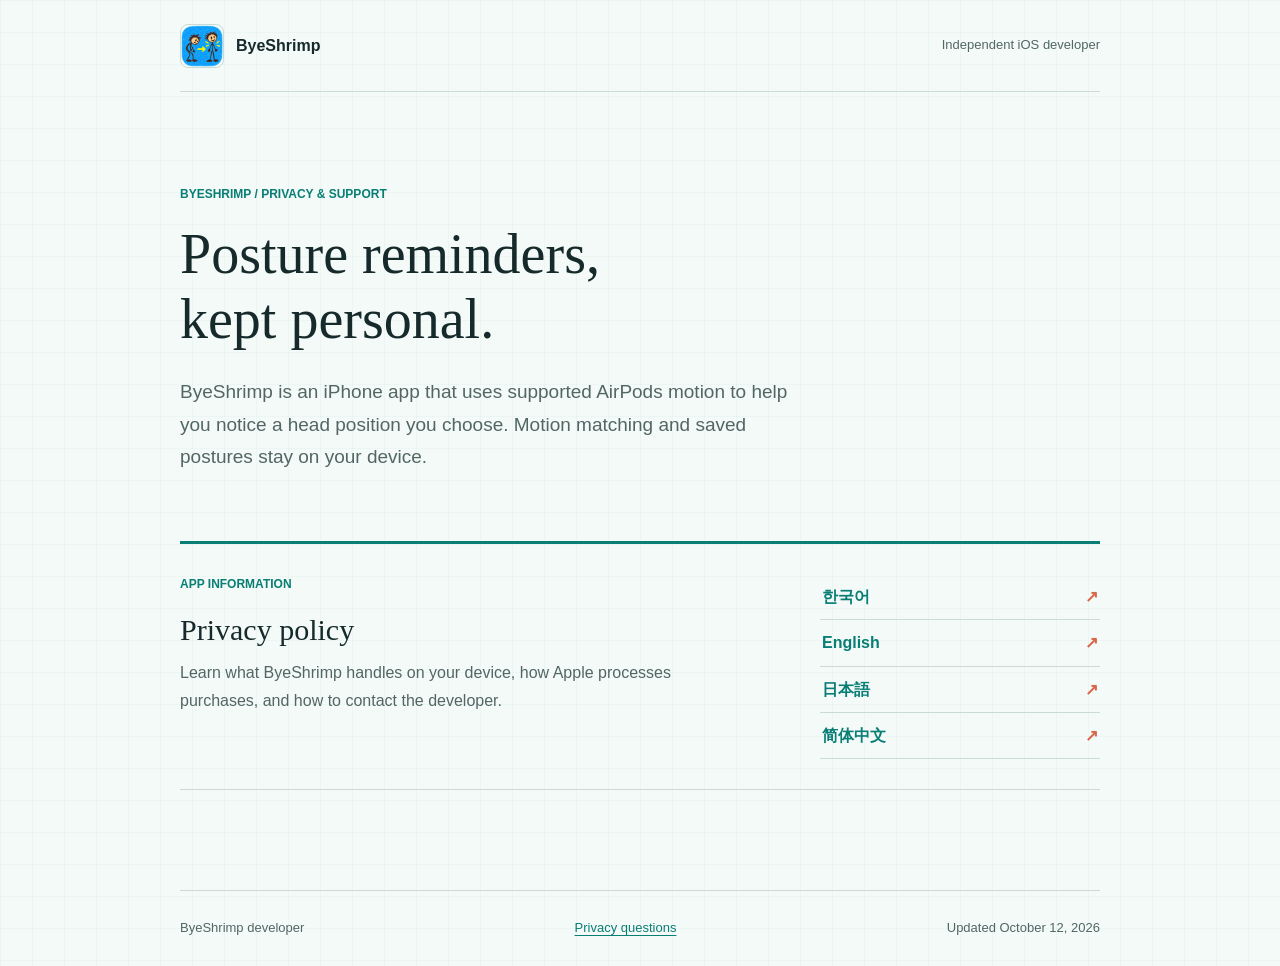
==== index.html @ 3d4cd395 "Create public developer and privacy site" ====
<!doctype html>
<html lang="en">
  <head>
    <meta charset="utf-8">
    <meta name="viewport" content="width=device-width, initial-scale=1">
    <meta name="theme-color" content="#f4faf8">
    <meta name="description" content="ByeShrimp developer information, privacy policy and contact details.">
    <title>ByeShrimp | Developer & Privacy</title>
    <link rel="icon" href="assets/favicon.png" type="image/png">
    <link rel="stylesheet" href="styles.css">
  </head>
  <body>
    <header class="site-header">
      <a class="brand" href="index.html" aria-label="ByeShrimp home">
        <img src="assets/byeshrimp-logo.png" alt="ByeShrimp app icon">
        <span>ByeShrimp</span>
      </a>
      <span class="header-note">Independent iOS developer</span>
    </header>

    <main class="home-main">
      <p class="eyebrow">BYESHRIMP / PRIVACY & SUPPORT</p>
      <h1>Posture reminders,<br>kept personal.</h1>
      <p class="lead">ByeShrimp is an iPhone app that uses supported AirPods motion to help you notice a head position you choose. Motion matching and saved postures stay on your device.</p>

      <section class="policy-index" aria-labelledby="policy-title">
        <div>
          <p class="eyebrow">APP INFORMATION</p>
          <h2 id="policy-title">Privacy policy</h2>
          <p>Learn what ByeShrimp handles on your device, how Apple processes purchases, and how to contact the developer.</p>
        </div>
        <nav class="language-list" aria-label="Choose privacy policy language">
          <a href="privacy/ko.html"><span lang="ko">한국어</span><span aria-hidden="true">↗</span></a>
          <a href="privacy/en.html"><span>English</span><span aria-hidden="true">↗</span></a>
          <a href="privacy/ja.html"><span lang="ja">日本語</span><span aria-hidden="true">↗</span></a>
          <a href="privacy/zh-hans.html"><span lang="zh-Hans">简体中文</span><span aria-hidden="true">↗</span></a>
        </nav>
      </section>
    </main>

    <footer class="site-footer">
      <span>ByeShrimp developer</span>
      <a href="mailto:visionary.0419@gmail.com">Privacy questions</a>
      <span>Updated October 12, 2026</span>
    </footer>
  </body>
</html>
---- styles.css ----
:root {
  color-scheme: light;
  --paper: #f4faf8;
  --ink: #172a2b;
  --muted: #526665;
  --line: #cadbd7;
  --teal: #087e75;
  --blue: #168ec0;
  --coral: #da6549;
  --yellow: #f4cf4e;
  --content: 920px;
}

* { box-sizing: border-box; }

html { background: var(--paper); }

body {
  min-width: 320px;
  min-height: 100vh;
  margin: 0;
  color: var(--ink);
  background-color: var(--paper);
  background-image: linear-gradient(rgba(8, 126, 117, .035) 1px, transparent 1px), linear-gradient(90deg, rgba(8, 126, 117, .035) 1px, transparent 1px);
  background-size: 32px 32px;
  font-family: "Trebuchet MS", "Noto Sans", sans-serif;
  font-size: 16px;
  line-height: 1.7;
}

a { color: var(--teal); text-underline-offset: 3px; }
a:hover { color: #075b55; }
a:focus-visible { outline: 3px solid var(--coral); outline-offset: 4px; }

.site-header,
.site-footer {
  display: flex;
  align-items: center;
  justify-content: space-between;
  gap: 20px;
  width: min(var(--content), calc(100% - 48px));
  margin-inline: auto;
}

.site-header { min-height: 92px; border-bottom: 1px solid var(--line); }
.brand { display: inline-flex; align-items: center; gap: 12px; color: var(--ink); font-weight: 700; text-decoration: none; }
.brand img { width: 44px; height: 44px; border: 1px solid var(--line); border-radius: 8px; object-fit: cover; }
.header-note, .site-footer { color: var(--muted); font-size: 13px; }

.home-main,
.policy-main { width: min(var(--content), calc(100% - 48px)); margin-inline: auto; }
.home-main { padding-block: 92px 100px; }
.eyebrow { margin: 0 0 18px; color: var(--teal); font-size: 12px; font-weight: 700; }
h1, h2, h3 { font-family: Georgia, "Noto Serif", serif; font-weight: 500; line-height: 1.16; }
h1 { max-width: 760px; margin: 0; font-size: 56px; }
.lead { max-width: 640px; margin: 24px 0 68px; color: var(--muted); font-size: 19px; }

.policy-index { display: grid; grid-template-columns: 1fr 280px; gap: 48px; padding-block: 30px; border-top: 3px solid var(--teal); border-bottom: 1px solid var(--line); }
.policy-index h2 { margin: 0 0 12px; font-size: 30px; }
.policy-index p:not(.eyebrow) { max-width: 520px; margin: 0; color: var(--muted); }
.language-list { display: grid; align-content: start; }
.language-list a { display: flex; justify-content: space-between; gap: 14px; padding: 9px 2px; border-bottom: 1px solid var(--line); font-weight: 700; text-decoration: none; }
.language-list a span:last-child { color: var(--coral); }
.site-footer { min-height: 76px; border-top: 1px solid var(--line); }

.policy-main { padding-block: 56px 104px; }
.back-link { display: inline-block; margin-bottom: 54px; font-size: 14px; font-weight: 700; }
.policy-heading { padding-bottom: 32px; border-bottom: 3px solid var(--teal); }
.policy-heading .eyebrow { margin-bottom: 12px; }
.policy-heading h1 { font-size: 48px; }
.updated { margin: 14px 0 0; color: var(--muted); font-size: 14px; }
.policy-intro { max-width: 720px; margin: 30px 0 42px; font-size: 18px; }
.policy-content { max-width: 740px; }
.policy-content section { padding-block: 24px; border-top: 1px solid var(--line); }
.policy-content h2 { margin: 0 0 12px; font-size: 25px; }
.policy-content h3 { margin: 20px 0 6px; font-family: "Trebuchet MS", "Noto Sans", sans-serif; font-size: 16px; font-weight: 700; }
.policy-content p { margin: 8px 0; color: #304444; }
.policy-content ul { padding-left: 22px; color: #304444; }
.policy-content li + li { margin-top: 8px; }
.contact-line { display: inline-flex; align-items: center; gap: 10px; font-weight: 700; }
.contact-dot { width: 10px; height: 10px; border-radius: 50%; background: var(--yellow); box-shadow: 0 0 0 4px rgba(244, 207, 78, .25); }
.language-switch { display: flex; flex-wrap: wrap; justify-content: flex-end; gap: 4px 14px; }
.language-switch a { padding: 2px 0; border: 0; font-size: 13px; }
.language-switch a[aria-current="page"] { color: var(--ink); }

@media (max-width: 640px) {
  .site-header, .site-footer, .home-main, .policy-main { width: calc(100% - 36px); }
  .site-header { min-height: 76px; flex-wrap: wrap; padding-block: 12px; }
  .language-switch { width: 100%; justify-content: flex-start; gap: 4px 12px; }
  .header-note { max-width: 130px; text-align: right; }
  .home-main { padding-block: 66px 72px; }
  h1 { font-size: 42px; }
  .lead { margin-bottom: 48px; font-size: 17px; }
  .policy-index { grid-template-columns: 1fr; gap: 22px; }
  .site-footer { align-items: flex-start; flex-direction: column; justify-content: center; gap: 4px; padding-block: 16px; }
  .policy-main { padding-top: 34px; }
  .back-link { margin-bottom: 40px; }
  .policy-heading h1 { font-size: 38px; }
}
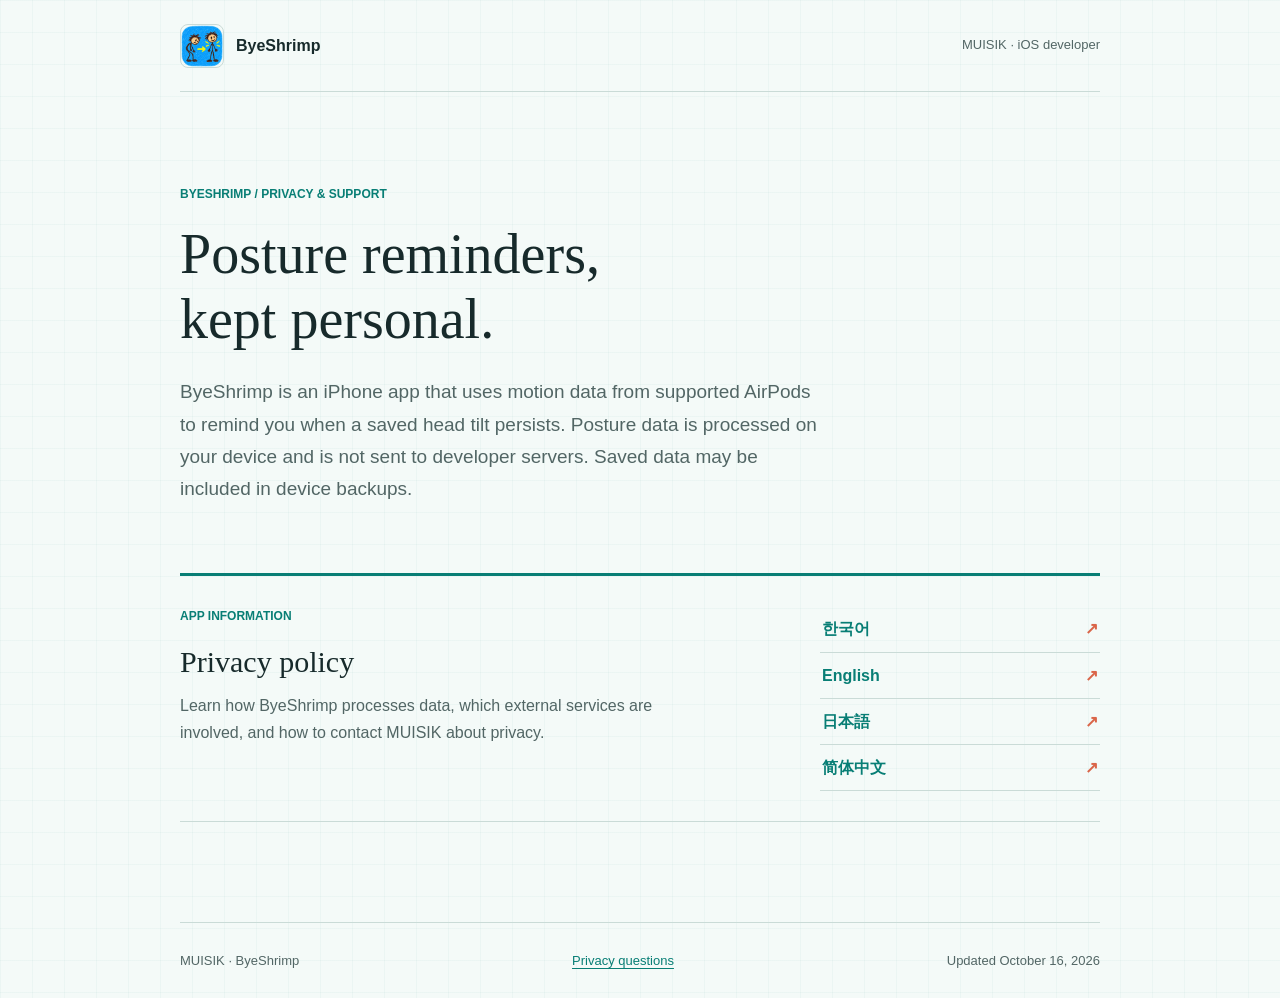
==== commit 1e1e3fa4: "Update privacy policy in Japanese, Korean, and Simplified Chinese: revise content for clarity, updat" ====
--- a/index.html
+++ b/index.html
@@ -15,19 +15,19 @@
         <img src="assets/byeshrimp-logo.png" alt="ByeShrimp app icon">
         <span>ByeShrimp</span>
       </a>
-      <span class="header-note">Independent iOS developer</span>
+      <span class="header-note">MUISIK · iOS developer</span>
     </header>
 
     <main class="home-main">
       <p class="eyebrow">BYESHRIMP / PRIVACY & SUPPORT</p>
       <h1>Posture reminders,<br>kept personal.</h1>
-      <p class="lead">ByeShrimp is an iPhone app that uses supported AirPods motion to help you notice a head position you choose. Motion matching and saved postures stay on your device.</p>
+      <p class="lead">ByeShrimp is an iPhone app that uses motion data from supported AirPods to remind you when a saved head tilt persists. Posture data is processed on your device and is not sent to developer servers. Saved data may be included in device backups.</p>
 
       <section class="policy-index" aria-labelledby="policy-title">
         <div>
           <p class="eyebrow">APP INFORMATION</p>
           <h2 id="policy-title">Privacy policy</h2>
-          <p>Learn what ByeShrimp handles on your device, how Apple processes purchases, and how to contact the developer.</p>
+          <p>Learn how ByeShrimp processes data, which external services are involved, and how to contact MUISIK about privacy.</p>
         </div>
         <nav class="language-list" aria-label="Choose privacy policy language">
           <a href="privacy/ko.html"><span lang="ko">한국어</span><span aria-hidden="true">↗</span></a>
@@ -39,9 +39,9 @@
     </main>
 
     <footer class="site-footer">
-      <span>ByeShrimp developer</span>
+      <span>MUISIK · ByeShrimp</span>
       <a href="mailto:visionary.0419@gmail.com">Privacy questions</a>
-      <span>Updated October 12, 2026</span>
+      <span>Updated October 16, 2026</span>
     </footer>
   </body>
-</html>+</html>
